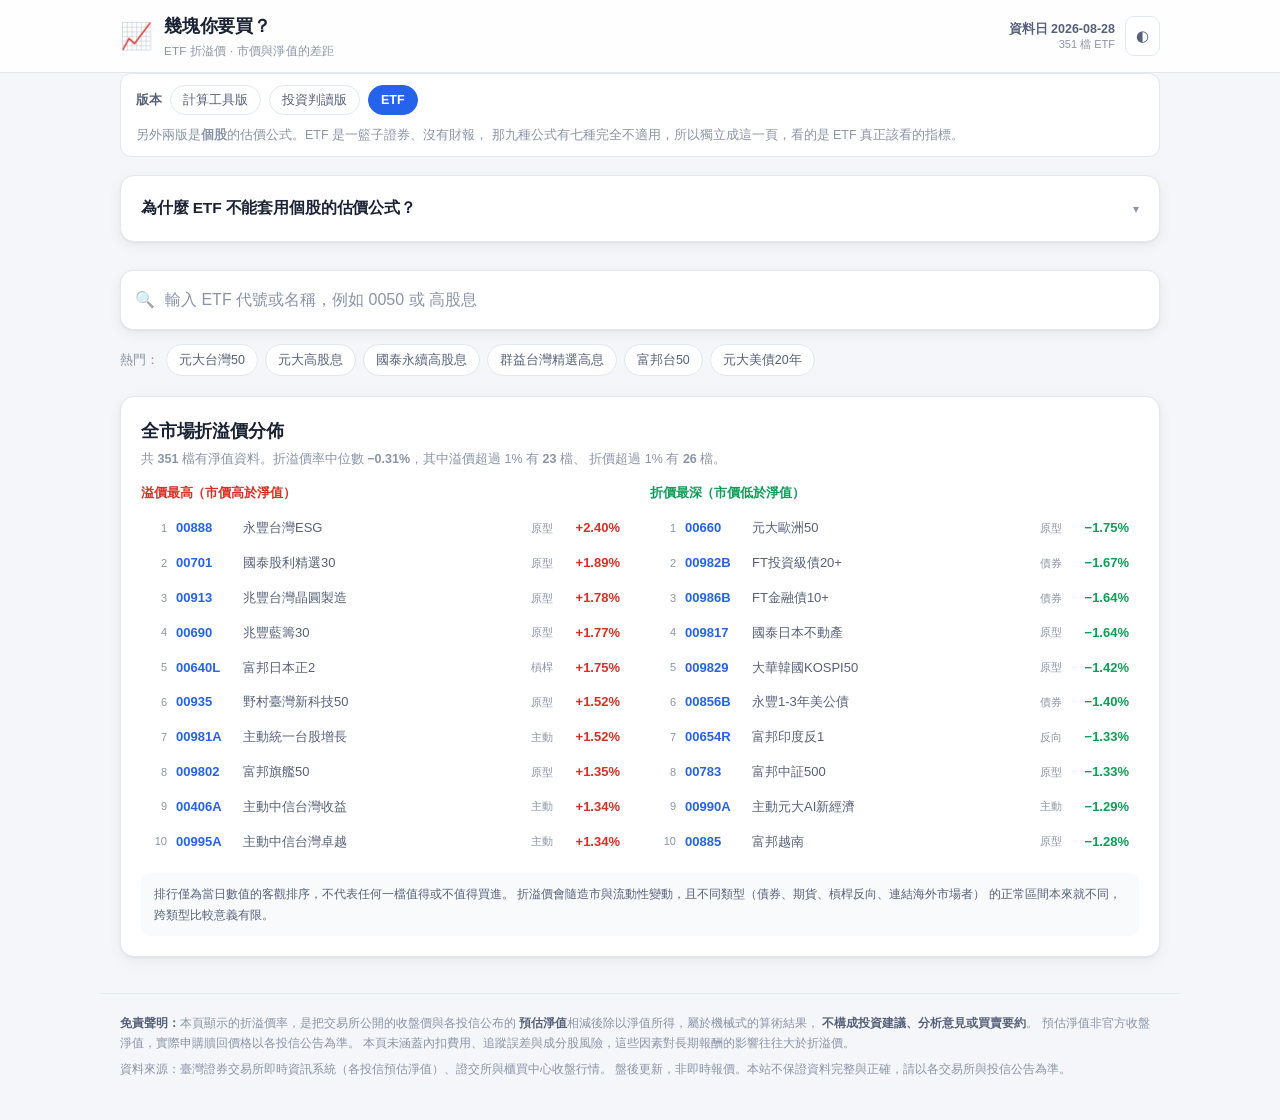
==== etf.html @ 856f22b3 "新增 ETF 折溢價頁 ETF 是一籃子證券、沒有財報，個股那九種公式有七種完全不適用 （無 EPS、營收、淨利、ROE、成長率），因此獨立成一頁，不硬套。  股價淨值比對 ETF 的意義也不同：個股" ====
<!DOCTYPE html>
<html lang="zh-Hant">
<head>
<meta charset="utf-8">
<meta name="viewport" content="width=device-width, initial-scale=1">
<title>幾塊你要買？ ｜ ETF 折溢價</title>
<meta name="description" content="台股 ETF 的折溢價率查詢：市價與預估淨值的差距、全市場溢價與折價排行。ETF 沒有財報，個股的本益比與 ROE 等公式並不適用。">
<link rel="stylesheet" href="assets/style.css">
<link rel="icon" href="data:image/svg+xml,<svg xmlns='http://www.w3.org/2000/svg' viewBox='0 0 100 100'><text y='.9em' font-size='90'>📈</text></svg>">
</head>
<body data-mode="etf">

<header class="topbar">
  <div class="wrap topbar-inner">
    <div class="brand">
      <span class="brand-mark">📈</span>
      <div>
        <h1>幾塊你要買？</h1>
        <p class="brand-sub">ETF 折溢價 · 市價與淨值的差距</p>
      </div>
    </div>
    <div class="topbar-actions">
      <div class="datainfo">
        <span id="dataDate" class="datainfo-date">載入中…</span>
        <span id="dataCount" class="datainfo-count"></span>
      </div>
      <button id="themeBtn" class="btn btn-icon" title="切換深淺色">◐</button>
    </div>
  </div>
</header>

<main class="wrap">

  <nav class="editions">
    <span class="editions-label">版本</span>
    <a href="index.html">計算工具版</a>
    <a href="pro.html">投資判讀版</a>
    <a href="etf.html" class="current">ETF</a>
    <span class="editions-hint">另外兩版是<strong>個股</strong>的估價公式。ETF 是一籃子證券、沒有財報，
      那九種公式有七種完全不適用，所以獨立成這一頁，看的是 ETF 真正該看的指標。</span>
  </nav>

  <!-- 為什麼 ETF 不用那些公式 -->
  <details class="card explain etf-why">
    <summary><h3>為什麼 ETF 不能套用個股的估價公式？</h3></summary>
    <div class="explain-body">
      <p>ETF 是一籃子證券，<strong>沒有財報</strong> —— 沒有每股盈餘、營收、淨利、
         股東權益報酬率，也沒有盈餘成長率。所以個股那九種公式：</p>
      <table class="rules-table etf-fit">
        <tr><td>本益比法（年化 EPS）</td><td class="no">✗ 沒有季報</td></tr>
        <tr><td>本益比法（近四季）</td><td class="no">✗ 交易所的本益比資料只涵蓋個股</td></tr>
        <tr><td>本益成長比 PEG</td><td class="no">✗ 沒有盈餘成長率</td></tr>
        <tr><td>月營收動能法</td><td class="no">✗ 沒有營收</td></tr>
        <tr><td>葛拉漢公式</td><td class="no">✗ 需要 EPS</td></tr>
        <tr><td>ROE 法</td><td class="no">✗ 沒有股東權益報酬率</td></tr>
        <tr><td>股價營收比 P/S</td><td class="no">✗ 沒有營收</td></tr>
        <tr><td>股價淨值比 P/B</td><td class="partial">△ 算得出來，但意義完全不同</td></tr>
        <tr><td>股利法</td><td class="yes">✓ 配息型 ETF 適用</td></tr>
      </table>
      <p><strong>股價淨值比那個「△」是重點。</strong>個股的股價淨值比是估值指標，
         1.2 倍和 5 倍代表不同的貴賤；但 ETF 的淨值就是它持有的那籃子證券的市值總和，
         所以理論上<strong>市價應該恆等於淨值</strong>。偏離不叫「便宜」或「貴」，
         那叫<strong>折溢價</strong> —— 是造市、流動性與申購贖回機制的問題，
         用估值的邏輯去解讀會完全會錯意。</p>
      <h4>折溢價率</h4>
      <pre>折溢價率 = (市價 − 淨值) ÷ 淨值 × 100%</pre>
      <p><strong>溢價</strong>（正值）代表你付的價格高於它實際持有的資產價值，
         等於多付錢；<strong>折價</strong>（負值）則相反。正常情況下會貼近 0，
         由造市商透過申購贖回機制拉回。持續偏離通常出現在流動性差、
         連結海外市場（有時差）、或市場情緒過熱的時候。</p>
      <h4>ETF 還該看什麼</h4>
      <p>本頁沒有涵蓋、但同樣重要的：<strong>內扣費用</strong>（經理費＋保管費，
         長期報酬的最大變數）、<strong>追蹤誤差</strong>、<strong>規模與流動性</strong>、
         以及成分股的集中度。這些資料交易所沒有提供，需要到各投信官網或
         投信投顧公會查詢。</p>
    </div>
  </details>

  <!-- 搜尋 -->
  <section class="search-block">
    <div class="search-box">
      <span class="search-ico">🔍</span>
      <input id="q" type="search" autocomplete="off" spellcheck="false"
             placeholder="輸入 ETF 代號或名稱，例如 0050 或 高股息" aria-label="搜尋 ETF">
      <button id="clearBtn" class="search-clear" hidden aria-label="清除">✕</button>
    </div>
    <ul id="suggest" class="suggest" hidden></ul>
    <div class="quickpicks">
      <span class="quickpicks-label">熱門：</span>
      <button class="chip" data-code="0050">元大台灣50</button>
      <button class="chip" data-code="0056">元大高股息</button>
      <button class="chip" data-code="00878">國泰永續高股息</button>
      <button class="chip" data-code="00919">群益台灣精選高息</button>
      <button class="chip" data-code="006208">富邦台50</button>
      <button class="chip" data-code="00679B">元大美債20年</button>
    </div>
  </section>

  <div id="loading" class="state-msg">正在載入 ETF 資料…</div>
  <div id="errorBox" class="state-msg state-error" hidden></div>

  <!-- 個別 ETF -->
  <section id="result" hidden>
    <div class="card etf-head">
      <div class="stock-id">
        <h2><span id="eName">—</span> <span id="eCode" class="code">—</span></h2>
        <span id="eMarket" class="tag">—</span>
        <span id="eKind" class="tag tag-quiet">—</span>
      </div>
      <p id="eFull" class="etf-full">—</p>

      <div class="etf-prem">
        <div class="etf-prem-main">
          <span class="label">折溢價率</span>
          <strong id="ePrem">—</strong>
          <span id="ePremWord" class="etf-prem-word">—</span>
        </div>
        <div class="etf-prem-calc">
          <div><span>市價</span><b id="ePrice">—</b></div>
          <div class="op">−</div>
          <div><span>預估淨值</span><b id="eNav">—</b></div>
          <div class="op">÷</div>
          <div><span>淨值</span><b id="eNav2">—</b></div>
        </div>
      </div>

      <div id="premNote" class="dilution-note"></div>
    </div>
  </section>

  <!-- 全市場分佈 -->
  <section id="board" hidden>
    <div class="card">
      <h3>全市場折溢價分佈</h3>
      <p class="rules-sub">共 <b id="bCount">—</b> 檔有淨值資料。折溢價率中位數
        <b id="bMedian">—</b>，其中溢價超過 1% 有 <b id="bOver">—</b> 檔、
        折價超過 1% 有 <b id="bUnder">—</b> 檔。</p>
      <div class="board-grid">
        <div>
          <h4 class="board-title rich">溢價最高（市價高於淨值）</h4>
          <ol id="topPrem" class="board-list"></ol>
        </div>
        <div>
          <h4 class="board-title cheap">折價最深（市價低於淨值）</h4>
          <ol id="topDisc" class="board-list"></ol>
        </div>
      </div>
      <p class="rules-note">排行僅為當日數值的客觀排序，不代表任何一檔值得或不值得買進。
        折溢價會隨造市與流動性變動，且不同類型（債券、期貨、槓桿反向、連結海外市場者）
        的正常區間本來就不同，跨類型比較意義有限。</p>
    </div>
  </section>

</main>

<footer class="foot wrap">
  <p class="disclaimer">
    <strong>免責聲明：</strong>本頁顯示的折溢價率，是把交易所公開的收盤價與各投信公布的
    <strong>預估淨值</strong>相減後除以淨值所得，屬於機械式的算術結果，
    <strong>不構成投資建議、分析意見或買賣要約</strong>。
    預估淨值非官方收盤淨值，實際申購贖回價格以各投信公告為準。
    本頁未涵蓋內扣費用、追蹤誤差與成分股風險，這些因素對長期報酬的影響往往大於折溢價。
  </p>
  <p class="foot-src">
    資料來源：臺灣證券交易所即時資訊系統（各投信預估淨值）、證交所與櫃買中心收盤行情。
    盤後更新，非即時報價。本站不保證資料完整與正確，請以各交易所與投信公告為準。
  </p>
</footer>

<script src="assets/etf.js"></script>
</body>
</html>
---- assets/style.css ----
/* ── 基礎 ───────────────────────────────────────────────── */
:root {
  --bg:        #f4f6f9;
  --surface:   #ffffff;
  --surface-2: #f8fafc;
  --border:    #e2e8f0;
  --text:      #1a2233;
  --text-mid:  #566179;
  --text-dim:  #8a94a8;
  --accent:    #2563eb;
  --accent-sf: #eff4ff;
  --cheap:     #0f9d58;   /* 保留給狀態訊息（成功） */
  --cheap-sf:  #e8f6ee;
  --fair:      #d4a017;   /* 保留給狀態訊息（提醒） */
  --fair-sf:   #fdf6e3;
  --rich:      #d93025;   /* 保留給狀態訊息（錯誤） */
  --rich-sf:   #fdecea;
  /* 數值階層：僅表示大小順序，不帶好壞評價 */
  --num-lo:    #5b7cb8;
  --num-mid:   #3c5a94;
  --num-hi:    #24406e;
  --num-lo-sf: #eef2f9;
  --num-mid-sf:#e6ecf6;
  --num-hi-sf: #dde5f2;
  --shadow:    0 1px 2px rgba(16,24,40,.05), 0 4px 14px rgba(16,24,40,.06);
  --radius:    14px;
}
:root[data-theme="dark"] {
  --bg:        #0e1420;
  --surface:   #161d2b;
  --surface-2: #1c2534;
  --border:    #2a3446;
  --text:      #e6ebf4;
  --text-mid:  #a3aec4;
  --text-dim:  #6f7c94;
  --accent:    #6ba0ff;
  --accent-sf: #17233c;
  --cheap:     #4ade80;
  --cheap-sf:  #14301f;
  --fair:      #fbc02d;
  --fair-sf:   #322710;
  --rich:      #ff6b6b;
  --rich-sf:   #351a1a;
  --num-lo:    #8fb3e6;
  --num-mid:   #a9c6f0;
  --num-hi:    #c6dbfa;
  --num-lo-sf: #182236;
  --num-mid-sf:#1c2941;
  --num-hi-sf: #21304c;
  --shadow:    0 1px 2px rgba(0,0,0,.3), 0 4px 16px rgba(0,0,0,.25);
}

* { box-sizing: border-box; }
/* hidden 屬性只給 display:none 的預設值，會被元素自己的 display 規則蓋掉，
   所以明確宣告一次，否則設了 display:flex 的元素隱藏不了 */
[hidden] { display: none !important; }
html { -webkit-text-size-adjust: 100%; }
body {
  margin: 0;
  background: var(--bg);
  color: var(--text);
  font-family: "Inter", -apple-system, BlinkMacSystemFont, "Segoe UI",
               "Noto Sans TC", "PingFang TC", "Microsoft JhengHei", sans-serif;
  font-size: 15px;
  line-height: 1.6;
  -webkit-font-smoothing: antialiased;
}
h1, h2, h3, h4 { margin: 0; font-weight: 650; letter-spacing: -.01em; }
.wrap { max-width: 1080px; margin: 0 auto; padding: 0 20px; }

/* 數字一律等寬，避免跳動 */
.num, strong, dd, .code, input[type="number"] { font-variant-numeric: tabular-nums; }

/* ── 頂列 ───────────────────────────────────────────────── */
.topbar {
  position: sticky; top: 0; z-index: 50;
  background: color-mix(in srgb, var(--surface) 88%, transparent);
  backdrop-filter: saturate(180%) blur(12px);
  border-bottom: 1px solid var(--border);
}
.topbar-inner {
  display: flex; align-items: center; justify-content: space-between;
  gap: 16px; padding-top: 12px; padding-bottom: 12px;
}
.brand { display: flex; align-items: center; gap: 12px; }
.brand-mark { font-size: 26px; line-height: 1; }
.brand h1 { font-size: 18px; }
.brand-sub { margin: 1px 0 0; font-size: 11.5px; color: var(--text-dim); letter-spacing: .02em; }
.topbar-actions { display: flex; align-items: center; gap: 10px; }
.datainfo { text-align: right; line-height: 1.3; }
.datainfo-date { display: block; font-size: 12.5px; font-weight: 600; color: var(--text-mid); }
.datainfo-count { display: block; font-size: 11px; color: var(--text-dim); }

.btn {
  font: inherit; font-size: 13px; font-weight: 550;
  padding: 7px 13px; border-radius: 9px;
  border: 1px solid var(--border); background: var(--surface);
  color: var(--text-mid); cursor: pointer;
  transition: background .15s, color .15s, border-color .15s;
  display: inline-flex; align-items: center; gap: 6px; white-space: nowrap;
}
.btn:hover { background: var(--accent-sf); color: var(--accent); border-color: var(--accent); }
.btn:disabled { opacity: .55; cursor: progress; }
.btn-icon { padding: 7px 10px; font-size: 15px; }
.btn-sm { font-size: 12.5px; padding: 6px 11px; }
.btn-ico { display: inline-block; }
.btn.busy .btn-ico { animation: spin .9s linear infinite; }
@keyframes spin { to { transform: rotate(360deg); } }

/* ── 搜尋 ───────────────────────────────────────────────── */
.search-block { position: relative; margin: 28px 0 20px; }
.search-box {
  display: flex; align-items: center; gap: 10px;
  background: var(--surface); border: 1px solid var(--border);
  border-radius: 13px; padding: 4px 14px; box-shadow: var(--shadow);
  transition: border-color .15s, box-shadow .15s;
}
.search-box:focus-within {
  border-color: var(--accent);
  box-shadow: 0 0 0 4px color-mix(in srgb, var(--accent) 14%, transparent);
}
.search-ico { font-size: 16px; opacity: .55; }
#q {
  flex: 1; font: inherit; font-size: 16px; padding: 12px 0;
  border: 0; outline: 0; background: none; color: var(--text); min-width: 0;
}
#q::placeholder { color: var(--text-dim); }
#q::-webkit-search-cancel-button { display: none; }
.search-clear {
  border: 0; background: none; cursor: pointer; font-size: 14px;
  color: var(--text-dim); padding: 4px 6px; border-radius: 6px;
}
.search-clear:hover { background: var(--surface-2); color: var(--text); }

.suggest {
  position: absolute; z-index: 40; left: 0; right: 0; top: calc(100% + 6px);
  margin: 0; padding: 6px; list-style: none; max-height: 340px; overflow-y: auto;
  background: var(--surface); border: 1px solid var(--border);
  border-radius: 12px; box-shadow: var(--shadow);
}
.suggest li {
  display: flex; align-items: center; gap: 10px;
  padding: 9px 12px; border-radius: 8px; cursor: pointer;
}
.suggest li:hover, .suggest li.active { background: var(--accent-sf); }
.suggest .no-hit { color: var(--text-dim); font-size: 13px; cursor: default; }
.suggest .no-hit:hover { background: none; }
.suggest .s-code { font-weight: 650; min-width: 52px; color: var(--accent); }
.suggest .s-name { flex: 1; }
.suggest .s-meta { font-size: 12px; color: var(--text-dim); }

.quickpicks { display: flex; align-items: center; flex-wrap: wrap; gap: 7px; margin-top: 14px; }
.quickpicks-label { font-size: 12.5px; color: var(--text-dim); }
.chip {
  font: inherit; font-size: 12.5px; padding: 5px 12px; cursor: pointer;
  border: 1px solid var(--border); border-radius: 999px;
  background: var(--surface); color: var(--text-mid);
  transition: background .15s, color .15s, border-color .15s;
}
.chip:hover { background: var(--accent-sf); color: var(--accent); border-color: var(--accent); }

/* ── 狀態訊息 ────────────────────────────────────────────── */
.state-msg {
  padding: 16px; border-radius: var(--radius); text-align: center;
  color: var(--text-mid); font-size: 14px;
  background: var(--surface); border: 1px solid var(--border); margin-bottom: 18px;
}
.state-msg b { display: block; margin-bottom: 3px; }
.state-error { background: var(--rich-sf); border-color: var(--rich); color: var(--rich); text-align: left; }
.state-warn  { background: var(--fair-sf); border-color: var(--fair); color: var(--fair); text-align: left; }
.state-ok    { background: var(--cheap-sf); border-color: var(--cheap); color: var(--cheap); text-align: left; }
.state-warn b, .state-ok b, .state-error b { font-weight: 700; }
.state-warn b:not(:first-child) { display: inline; }

/* ── 卡片 ───────────────────────────────────────────────── */
.card {
  background: var(--surface); border: 1px solid var(--border);
  border-radius: var(--radius); box-shadow: var(--shadow);
  padding: 20px; margin-bottom: 18px;
}

/* 個股概況 */
.stock-head { display: grid; gap: 16px; }
.stock-id { display: flex; align-items: center; flex-wrap: wrap; gap: 9px; }
.stock-id h2 { font-size: 22px; }
.code { color: var(--text-dim); font-weight: 550; font-size: 17px; }
.tag {
  font-size: 11.5px; font-weight: 600; padding: 2.5px 9px; border-radius: 999px;
  background: var(--accent-sf); color: var(--accent);
}
.tag-quiet { background: var(--surface-2); color: var(--text-dim); }
.stock-price { display: flex; align-items: baseline; gap: 8px; }
.stock-price .label { font-size: 12.5px; color: var(--text-dim); }
.stock-price strong { font-size: 34px; font-weight: 700; letter-spacing: -.02em; }
.stock-price .unit { font-size: 13px; color: var(--text-dim); }

.fundamentals {
  display: grid; grid-template-columns: repeat(4, 1fr); gap: 1px;
  margin: 0; background: var(--border); border: 1px solid var(--border);
  border-radius: 10px; overflow: hidden;
}
.fundamentals > div { background: var(--surface); padding: 11px 13px; }
.fundamentals dt { font-size: 11.5px; color: var(--text-dim); margin-bottom: 3px; }
.fundamentals dt small { font-size: 10px; opacity: .75; margin-left: 3px; }
.fundamentals dd { margin: 0; font-size: 17px; font-weight: 650; }

/* 除權配股攤薄提示 */
.dilution-note {
  display: flex; gap: 11px; align-items: flex-start;
  padding: 13px 15px; border-radius: 11px;
  background: var(--accent-sf);
  border: 1px solid color-mix(in srgb, var(--accent) 28%, transparent);
  font-size: 12.5px; line-height: 1.7; color: var(--text-mid);
}
.dilution-note b { color: var(--accent); font-weight: 650; }
.dilution-note .dn-ico { font-size: 15px; line-height: 1.4; flex-shrink: 0; }
.formula-adj { color: var(--accent); }

/* ── 綜合評估 ────────────────────────────────────────────── */
.summary-head { margin-bottom: 16px; }
.summary h3 { font-size: 16px; }
.summary-sub { margin: 3px 0 0; font-size: 12.5px; color: var(--text-dim); }
.summary-grid { display: grid; grid-template-columns: repeat(3, 1fr); gap: 12px; }
.sum-cell { padding: 14px; border-radius: 11px; text-align: center; border: 1px solid transparent; }
.sum-cell .sum-label { display: block; font-size: 12px; font-weight: 600; margin-bottom: 3px; }
.sum-cell strong { font-size: 26px; font-weight: 700; letter-spacing: -.02em; }
.sum-cell.lo  { background: var(--num-lo-sf);  border-color: color-mix(in srgb, var(--num-lo) 30%, transparent);  color: var(--num-lo); }
.sum-cell.mid { background: var(--num-mid-sf); border-color: color-mix(in srgb, var(--num-mid) 35%, transparent); color: var(--num-mid); }
.sum-cell.hi  { background: var(--num-hi-sf);  border-color: color-mix(in srgb, var(--num-hi) 30%, transparent);  color: var(--num-hi); }

/* 位階尺標 */
.gauge { margin: 26px 0 12px; }
.gauge-track { position: relative; display: flex; height: 12px; border-radius: 999px; overflow: visible; }
/* 段寬對應 app.js 的位階映射：便宜段 0–25%、合理段 25–75%、昂貴段 75–100% */
.seg-cheap { flex: 0 0 25%; }
.seg-fair  { flex: 1 1 auto; }
.seg-rich  { flex: 0 0 25%; }
.seg-cheap { background: linear-gradient(90deg, var(--num-lo), color-mix(in srgb, var(--num-lo) 50%, var(--num-mid))); border-radius: 999px 0 0 999px; }
.seg-fair  { background: linear-gradient(90deg, color-mix(in srgb, var(--num-lo) 50%, var(--num-mid)), var(--num-mid)); }
.seg-rich  { background: linear-gradient(90deg, var(--num-mid), var(--num-hi)); border-radius: 0 999px 999px 0; }
.gauge-mark {
  position: absolute; top: -5px; width: 4px; height: 22px; border-radius: 3px;
  background: var(--text); transform: translateX(-50%);
  box-shadow: 0 0 0 3px var(--surface); transition: left .45s cubic-bezier(.4,0,.2,1);
}
.gauge-bubble {
  position: absolute; bottom: 28px; left: 50%; transform: translateX(-50%);
  white-space: nowrap; font-size: 12px; font-weight: 600;
  background: var(--text); color: var(--surface);
  padding: 4px 10px; border-radius: 7px;
}
.gauge-bubble::after {
  content: ""; position: absolute; top: 100%; left: 50%; transform: translateX(-50%);
  border: 5px solid transparent; border-top-color: var(--text);
}
.gauge-scale {
  position: relative; height: 20px; margin-top: 12px;
  font-size: 11.5px; color: var(--text-dim);
}
/* 刻度絕對定位在 25% / 50% / 75%，與軌道上的價位邊界一致 */
.gauge-scale span {
  position: absolute; transform: translateX(-50%); white-space: nowrap;
}
.gauge-scale b { font-weight: 650; }
.gauge-scale i { font-style: normal; }
#gScaleL b { color: var(--num-lo); }
#gScaleM b { color: var(--num-mid); }
#gScaleR b { color: var(--num-hi); }
.gauge-scale span::before {
  content: ""; position: absolute; top: -13px; left: 50%;
  width: 1px; height: 6px; background: var(--border);
}
.verdict {
  margin: 16px 0 0; padding: 13px 15px; border-radius: 10px;
  background: var(--surface-2); font-size: 14px; line-height: 1.6;
}
.verdict b { font-weight: 700; }
.verdict-thin {
  display: block; margin-top: 9px; padding-top: 9px;
  border-top: 1px dashed currentColor; font-size: 12.5px; opacity: .95;
}
.verdict-note {
  display: block; margin-top: 8px; font-size: 12px; color: var(--text-dim); line-height: 1.65;
}

/* ── 四大估價法 ──────────────────────────────────────────── */
.methods { display: grid; grid-template-columns: repeat(2, 1fr); gap: 18px; margin-bottom: 18px; }
.method {
  background: var(--surface); border: 1px solid var(--border);
  border-radius: var(--radius); box-shadow: var(--shadow);
  padding: 18px; display: flex; flex-direction: column;
}
.method.off { opacity: .5; }
.method.na { opacity: .72; }
.method-head { display: flex; align-items: flex-start; gap: 10px; margin-bottom: 4px; }
.method-head h3 { font-size: 15.5px; flex: 1; }
.method-head h3 .m-en { font-weight: 500; color: var(--text-dim); font-size: 12px; margin-left: 5px; }
.method-head h3 .m-tag {
  display: inline-block; margin-left: 6px; padding: 1px 7px; border-radius: 999px;
  background: var(--accent-sf); color: var(--accent); font-size: 11px; font-weight: 600;
  vertical-align: 1.5px;
}
.basis-src { margin-left: 6px; opacity: .85; }
.formula-warn { color: var(--fair); }
.method-toggle { width: 17px; height: 17px; margin: 3px 0 0; accent-color: var(--accent); cursor: pointer; flex-shrink: 0; }
.method-basis { font-size: 11.5px; color: var(--text-dim); margin: 0 0 14px; }
.method-basis .basis-tag {
  display: inline-block; padding: 1.5px 7px; border-radius: 999px;
  background: var(--surface-2); margin-right: 5px; font-weight: 600;
}
.method-prices { display: grid; grid-template-columns: repeat(3, 1fr); gap: 8px; margin-bottom: 12px; }
.mp { text-align: center; padding: 10px 6px; border-radius: 9px; background: var(--surface-2); }
.mp span { display: block; font-size: 11px; color: var(--text-dim); margin-bottom: 2px; }
.mp strong { font-size: 19px; font-weight: 700; }
.mp.lo  strong { color: var(--num-lo); }
.mp.mid strong { color: var(--num-mid); }
.mp.hi  strong { color: var(--num-hi); }
.method-formula {
  margin: auto 0 0; padding-top: 12px; border-top: 1px dashed var(--border);
  font-size: 11.5px; color: var(--text-dim); line-height: 1.65; font-variant-numeric: tabular-nums;
}
.method-na {
  margin: auto 0 0; padding: 10px 12px; border-radius: 9px;
  background: var(--surface-2); font-size: 12.5px; color: var(--text-mid);
}

/* ── 參數 / 說明 ─────────────────────────────────────────── */
details.card > summary {
  list-style: none; cursor: pointer; display: flex; align-items: baseline;
  gap: 10px; user-select: none;
}
details.card > summary::-webkit-details-marker { display: none; }
details.card > summary::after {
  content: "▾"; margin-left: auto; color: var(--text-dim);
  transition: transform .2s; font-size: 12px;
}
details.card[open] > summary::after { transform: rotate(180deg); }
details.card summary h3 { font-size: 15.5px; }
.params-hint { font-size: 12px; color: var(--text-dim); }
.params-body { margin-top: 18px; display: grid; gap: 18px; }
.param-group h4 { font-size: 13px; margin-bottom: 8px; color: var(--text-mid); }
.param-row { display: flex; flex-wrap: wrap; gap: 12px; }
.param-row label {
  display: inline-flex; align-items: center; gap: 7px;
  font-size: 12.5px; color: var(--text-mid);
}
.param-row input[type="number"] {
  font: inherit; font-size: 13px; width: 78px; padding: 6px 9px;
  border: 1px solid var(--border); border-radius: 8px;
  background: var(--surface-2); color: var(--text);
}
.param-row input:focus { outline: 2px solid var(--accent); outline-offset: -1px; }
.switch-row { display: flex; align-items: flex-start; gap: 9px; font-size: 13px; cursor: pointer; }
.switch-row input { width: 17px; height: 17px; margin: 2px 0 0; accent-color: var(--accent); flex-shrink: 0; }
.param-note { margin: 7px 0 0; font-size: 11.5px; color: var(--text-dim); line-height: 1.6; }

.explain-body { margin-top: 14px; font-size: 13.5px; color: var(--text-mid); }
.explain-body h4 { font-size: 13.5px; color: var(--text); margin: 20px 0 6px; }
.explain-body h4:first-child { margin-top: 4px; }
.explain-body p { margin: 0 0 8px; }
.explain-body pre {
  margin: 8px 0 10px; padding: 11px 13px; overflow-x: auto;
  background: var(--surface-2); border-radius: 9px; border: 1px solid var(--border);
  font-family: ui-monospace, SFMono-Regular, Menlo, monospace;
  font-size: 12.5px; line-height: 1.7; color: var(--text);
}

/* ── 空狀態 / 頁尾 ───────────────────────────────────────── */
.empty { text-align: center; padding: 60px 20px; color: var(--text-dim); }
.empty-ico { font-size: 42px; margin: 0 0 10px; }
.empty p { margin: 0; font-size: 15px; }
.empty-sub { margin-top: 6px !important; font-size: 12.5px; }
.foot { margin: 36px auto 40px; padding-top: 20px; border-top: 1px solid var(--border); }
.disclaimer, .foot-src { font-size: 11.5px; color: var(--text-dim); line-height: 1.7; margin: 0 0 7px; }
.disclaimer strong { color: var(--text-mid); }

/* ── 響應式 ─────────────────────────────────────────────── */
@media (max-width: 860px) {
  .methods { grid-template-columns: 1fr; }
  .fundamentals { grid-template-columns: repeat(2, 1fr); }
}
@media (max-width: 640px) {
  .wrap { padding: 0 14px; }
  .topbar-inner { flex-wrap: wrap; gap: 10px; }
  .brand h1 { font-size: 16px; }
  .brand-sub { display: none; }
  .datainfo { text-align: left; }
  .stock-price strong { font-size: 28px; }
  .summary-grid { grid-template-columns: 1fr; gap: 8px; }
  .sum-cell { display: flex; align-items: baseline; justify-content: space-between; text-align: left; }
  .sum-cell .sum-label { margin-bottom: 0; }
  .sum-cell strong { font-size: 21px; }
  .param-row label { flex: 1 1 100%; justify-content: space-between; }
  .param-row input[type="number"] { width: 96px; }
  /* 窄螢幕只留數字，否則三個刻度會黏成一片 */
  .gauge-scale { font-size: 10.5px; }
  .gauge-scale i { display: none; }
}
@media (prefers-reduced-motion: reduce) {
  * { transition: none !important; animation: none !important; }
}

/* ═══════════════════════════════════════════════════════════
   投資判讀版（pro.html）的覆蓋規則

   計算工具版刻意用中性藍階，只表示數值大小；投資判讀版改回台股
   習慣的綠（便宜）／黃（合理）／紅（昂貴），並加上位階配色。
   兩版共用同一份 style.css 與 app.js，只有這一段不同。
   ═══════════════════════════════════════════════════════════ */
body[data-mode="pro"] .sum-cell.lo  { background: var(--cheap-sf); border-color: color-mix(in srgb, var(--cheap) 30%, transparent); color: var(--cheap); }
body[data-mode="pro"] .sum-cell.mid { background: var(--fair-sf);  border-color: color-mix(in srgb, var(--fair) 30%, transparent);  color: var(--fair); }
body[data-mode="pro"] .sum-cell.hi  { background: var(--rich-sf);  border-color: color-mix(in srgb, var(--rich) 30%, transparent);  color: var(--rich); }

body[data-mode="pro"] .mp.lo  strong { color: var(--cheap); }
body[data-mode="pro"] .mp.mid strong { color: var(--fair); }
body[data-mode="pro"] .mp.hi  strong { color: var(--rich); }

body[data-mode="pro"] .seg-cheap { background: linear-gradient(90deg, var(--cheap), color-mix(in srgb, var(--cheap) 55%, var(--fair))); }
body[data-mode="pro"] .seg-fair  { background: linear-gradient(90deg, color-mix(in srgb, var(--cheap) 55%, var(--fair)), var(--fair)); }
body[data-mode="pro"] .seg-rich  { background: linear-gradient(90deg, var(--fair), var(--rich)); }

body[data-mode="pro"] #gScaleL b { color: var(--cheap); }
body[data-mode="pro"] #gScaleM b { color: var(--fair); }
body[data-mode="pro"] #gScaleR b { color: var(--rich); }

/* 位階配色 */
body[data-mode="pro"] .verdict.is-cheap  { background: var(--cheap-sf); color: var(--cheap); }
body[data-mode="pro"] .verdict.is-nearby { background: var(--cheap-sf); color: var(--cheap); opacity: .92; }
body[data-mode="pro"] .verdict.is-fair   { background: var(--fair-sf);  color: var(--fair); }
body[data-mode="pro"] .verdict.is-rich   { background: var(--rich-sf);  color: var(--rich); }
body[data-mode="pro"] .verdict-note { color: inherit; opacity: .78; }

/* 版本切換列 */
.editions {
  display: flex; align-items: center; gap: 8px; flex-wrap: wrap;
  margin: 0 0 18px; padding: 11px 15px; border-radius: 11px;
  background: var(--surface); border: 1px solid var(--border);
  font-size: 12.5px; color: var(--text-dim);
}
.editions-label { font-weight: 600; color: var(--text-mid); }
.editions a {
  padding: 4px 12px; border-radius: 999px; text-decoration: none;
  border: 1px solid var(--border); color: var(--text-mid); transition: all .15s;
}
.editions a:hover { border-color: var(--accent); color: var(--accent); background: var(--accent-sf); }
.editions a.current {
  background: var(--accent); border-color: var(--accent); color: #fff; font-weight: 600;
}
.editions .editions-hint { flex: 1 1 100%; margin-top: 2px; line-height: 1.6; }

/* 進場規則卡（僅投資判讀版） */
.rules h3 { font-size: 15.5px; }
.rules-sub { margin: 4px 0 14px; font-size: 12.5px; color: var(--text-dim); line-height: 1.6; }
.rules-table { width: 100%; border-collapse: collapse; font-size: 13px; }
.rules-table td {
  padding: 9px 12px; border-bottom: 1px solid var(--border); vertical-align: middle;
}
.rules-table tr:last-child td { border-bottom: 0; }
.rules-table td:first-child { color: var(--text-mid); white-space: nowrap; width: 45%; }
.rules-table b { font-weight: 700; }
.dot {
  display: inline-block; width: 9px; height: 9px; border-radius: 50%;
  margin-right: 8px; vertical-align: 0;
}
.dot-cheap  { background: var(--cheap); }
.dot-nearby { background: color-mix(in srgb, var(--cheap) 55%, var(--fair)); }
.dot-fair   { background: var(--fair); }
.dot-rich   { background: var(--rich); }
.rules-note {
  margin: 14px 0 0; padding: 11px 13px; border-radius: 9px;
  background: var(--surface-2); font-size: 12px; color: var(--text-mid); line-height: 1.7;
}
@media (max-width: 640px) {
  .rules-table td:first-child { width: auto; white-space: normal; }
  .rules-table td { padding: 8px 6px; font-size: 12.5px; }
}

/* ═══════════════════════════════════════════════════════════
   ETF 頁（etf.html）
   ═══════════════════════════════════════════════════════════ */
.etf-head { display: grid; gap: 14px; }
.etf-full { margin: -6px 0 0; font-size: 12.5px; color: var(--text-dim); line-height: 1.5; }

.etf-prem {
  display: grid; gap: 16px; padding: 18px; border-radius: 12px;
  background: var(--surface-2); border: 1px solid var(--border);
}
.etf-prem-main { display: flex; align-items: baseline; flex-wrap: wrap; gap: 10px; }
.etf-prem-main .label { font-size: 12.5px; color: var(--text-dim); }
.etf-prem-main strong { font-size: 40px; font-weight: 700; letter-spacing: -.02em; }
.etf-prem-main strong.prem-up { color: var(--rich); }
.etf-prem-main strong.prem-down { color: var(--cheap); }
.etf-prem-word { font-size: 13px; color: var(--text-mid); }

.etf-prem-calc {
  display: flex; align-items: flex-end; flex-wrap: wrap; gap: 12px;
  padding-top: 14px; border-top: 1px dashed var(--border);
}
.etf-prem-calc > div { display: flex; flex-direction: column; gap: 2px; }
.etf-prem-calc span { font-size: 11px; color: var(--text-dim); }
.etf-prem-calc b { font-size: 18px; font-weight: 650; font-variant-numeric: tabular-nums; }
.etf-prem-calc .op { justify-content: flex-end; font-size: 15px; color: var(--text-dim); padding-bottom: 2px; }

/* 適用性對照表 */
.etf-fit td:first-child { width: 55%; }
.etf-fit .no { color: var(--text-dim); }
.etf-fit .partial { color: var(--fair); font-weight: 600; }
.etf-fit .yes { color: var(--cheap); font-weight: 600; }
.etf-why { margin-bottom: 18px; }

/* 排行 */
.board-grid { display: grid; grid-template-columns: 1fr 1fr; gap: 20px; margin-top: 14px; }
.board-title { font-size: 13px; margin-bottom: 8px; }
.board-title.rich { color: var(--rich); }
.board-title.cheap { color: var(--cheap); }
.board-list { list-style: none; margin: 0; padding: 0; counter-reset: b; }
.board-list li { counter-increment: b; }
.board-list a {
  display: flex; align-items: center; gap: 9px; padding: 7px 10px;
  border-radius: 8px; text-decoration: none; color: var(--text-mid); font-size: 13px;
}
.board-list a:hover { background: var(--accent-sf); }
.board-list a::before {
  content: counter(b); font-size: 11px; color: var(--text-dim);
  min-width: 16px; text-align: right;
}
.bl-code { font-weight: 650; color: var(--accent); min-width: 58px; }
.bl-name { flex: 1; overflow: hidden; text-overflow: ellipsis; white-space: nowrap; }
.bl-kind { font-size: 11px; color: var(--text-dim); }
.bl-prem { font-weight: 650; font-variant-numeric: tabular-nums; min-width: 58px; text-align: right; }
.bl-prem.up { color: var(--rich); }
.bl-prem.down { color: var(--cheap); }

@media (max-width: 720px) {
  .board-grid { grid-template-columns: 1fr; }
  .etf-prem-main strong { font-size: 32px; }
  .bl-kind { display: none; }
}
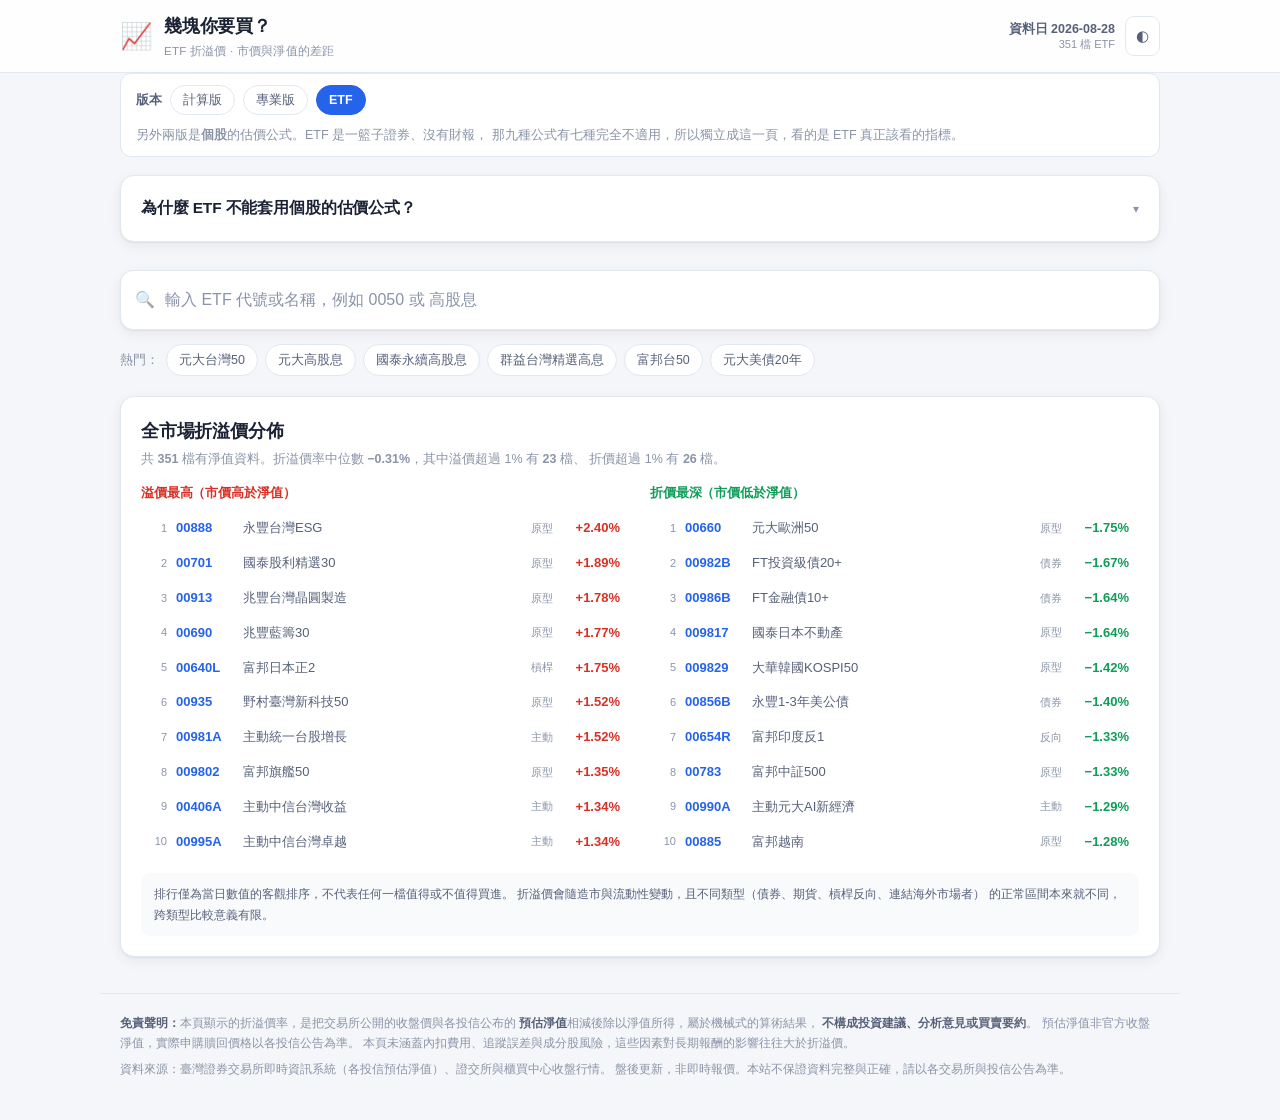
==== commit 464965db: "版本更名，並說明折價的四個解讀陷阱 投資判讀版 → 專業版，計算工具版 → 計算版（21 處，含三頁切換列、 標題、說明文字與 README）。  ETF 頁新增「折價就是便宜嗎？」一節。折價在算術上" ====
--- a/etf.html
+++ b/etf.html
@@ -33,8 +33,8 @@
 
   <nav class="editions">
     <span class="editions-label">版本</span>
-    <a href="index.html">計算工具版</a>
-    <a href="pro.html">投資判讀版</a>
+    <a href="index.html">計算版</a>
+    <a href="pro.html">專業版</a>
     <a href="etf.html" class="current">ETF</a>
     <span class="editions-hint">另外兩版是<strong>個股</strong>的估價公式。ETF 是一籃子證券、沒有財報，
       那九種公式有七種完全不適用，所以獨立成這一頁，看的是 ETF 真正該看的指標。</span>
@@ -68,6 +68,26 @@
          等於多付錢；<strong>折價</strong>（負值）則相反。正常情況下會貼近 0，
          由造市商透過申購贖回機制拉回。持續偏離通常出現在流動性差、
          連結海外市場（有時差）、或市場情緒過熱的時候。</p>
+      <h4>折價就是便宜嗎？</h4>
+      <p>單就算術而言：折價代表你用低於淨值的價格買到同一籃資產，溢價則相反。
+         但把它當成買賣訊號之前，有四件事會讓這個直覺失準：</p>
+      <ol class="etf-caveats">
+        <li><strong>幅度通常很小。</strong>台股 ETF 的折溢價多半在 ±1% 以內，
+            由造市商透過申購贖回機制拉回。相對於長期報酬，這個幅度往往不是主要變數。</li>
+        <li><strong>連結海外市場的，折價常是「時差假象」。</strong>
+            美股、日股或海外債券 ETF 的淨值反映的是<strong>前一個海外交易日收盤</strong>的持股價值，
+            但台股盤中的市價已經反映了最新的海外期貨走勢。海外市場今天大跌時，
+            這類 ETF 會先跌、淨值卻還停在昨天 —— 畫面上出現「折價」，
+            實際上只是淨值還沒更新，不是打折。<strong>債券與跨國型 ETF 尤其要小心。</strong></li>
+        <li><strong>折價可能反映流動性差。</strong>成交量低的 ETF 買賣價差大，
+            省下的折價可能還不夠付來回的價差成本。</li>
+        <li><strong>內扣費用的影響通常更大。</strong>經理費與保管費逐年扣抵，
+            年費差 0.5% 持有十年的落差，遠大於一次進場的 1% 折溢價。</li>
+      </ol>
+      <p>換句話說，折溢價比較像是<strong>「同一檔 ETF 挑進場時機」的參考</strong>
+         —— 同樣要買它，溢價 2% 時買不如貼近淨值時買 —— 而不是用來
+         <strong>比較不同 ETF 的好壞</strong>。跨類型比較（債券 vs 原型 vs 槓桿）更沒有意義。</p>
+
       <h4>ETF 還該看什麼</h4>
       <p>本頁沒有涵蓋、但同樣重要的：<strong>內扣費用</strong>（經理費＋保管費，
          長期報酬的最大變數）、<strong>追蹤誤差</strong>、<strong>規模與流動性</strong>、
--- a/assets/style.css
+++ b/assets/style.css
@@ -401,9 +401,9 @@
 }
 
 /* ═══════════════════════════════════════════════════════════
-   投資判讀版（pro.html）的覆蓋規則
-
-   計算工具版刻意用中性藍階，只表示數值大小；投資判讀版改回台股
+   專業版（pro.html）的覆蓋規則
+
+   計算版刻意用中性藍階，只表示數值大小；專業版改回台股
    習慣的綠（便宜）／黃（合理）／紅（昂貴），並加上位階配色。
    兩版共用同一份 style.css 與 app.js，只有這一段不同。
    ═══════════════════════════════════════════════════════════ */
@@ -448,7 +448,7 @@
 }
 .editions .editions-hint { flex: 1 1 100%; margin-top: 2px; line-height: 1.6; }
 
-/* 進場規則卡（僅投資判讀版） */
+/* 進場規則卡（僅專業版） */
 .rules h3 { font-size: 15.5px; }
 .rules-sub { margin: 4px 0 14px; font-size: 12.5px; color: var(--text-dim); line-height: 1.6; }
 .rules-table { width: 100%; border-collapse: collapse; font-size: 13px; }
@@ -536,3 +536,7 @@
   .etf-prem-main strong { font-size: 32px; }
   .bl-kind { display: none; }
 }
+
+.etf-caveats { margin: 8px 0 10px; padding-left: 20px; font-size: 13.5px; color: var(--text-mid); }
+.etf-caveats li { margin-bottom: 8px; line-height: 1.7; }
+.etf-caveats strong { color: var(--text); }
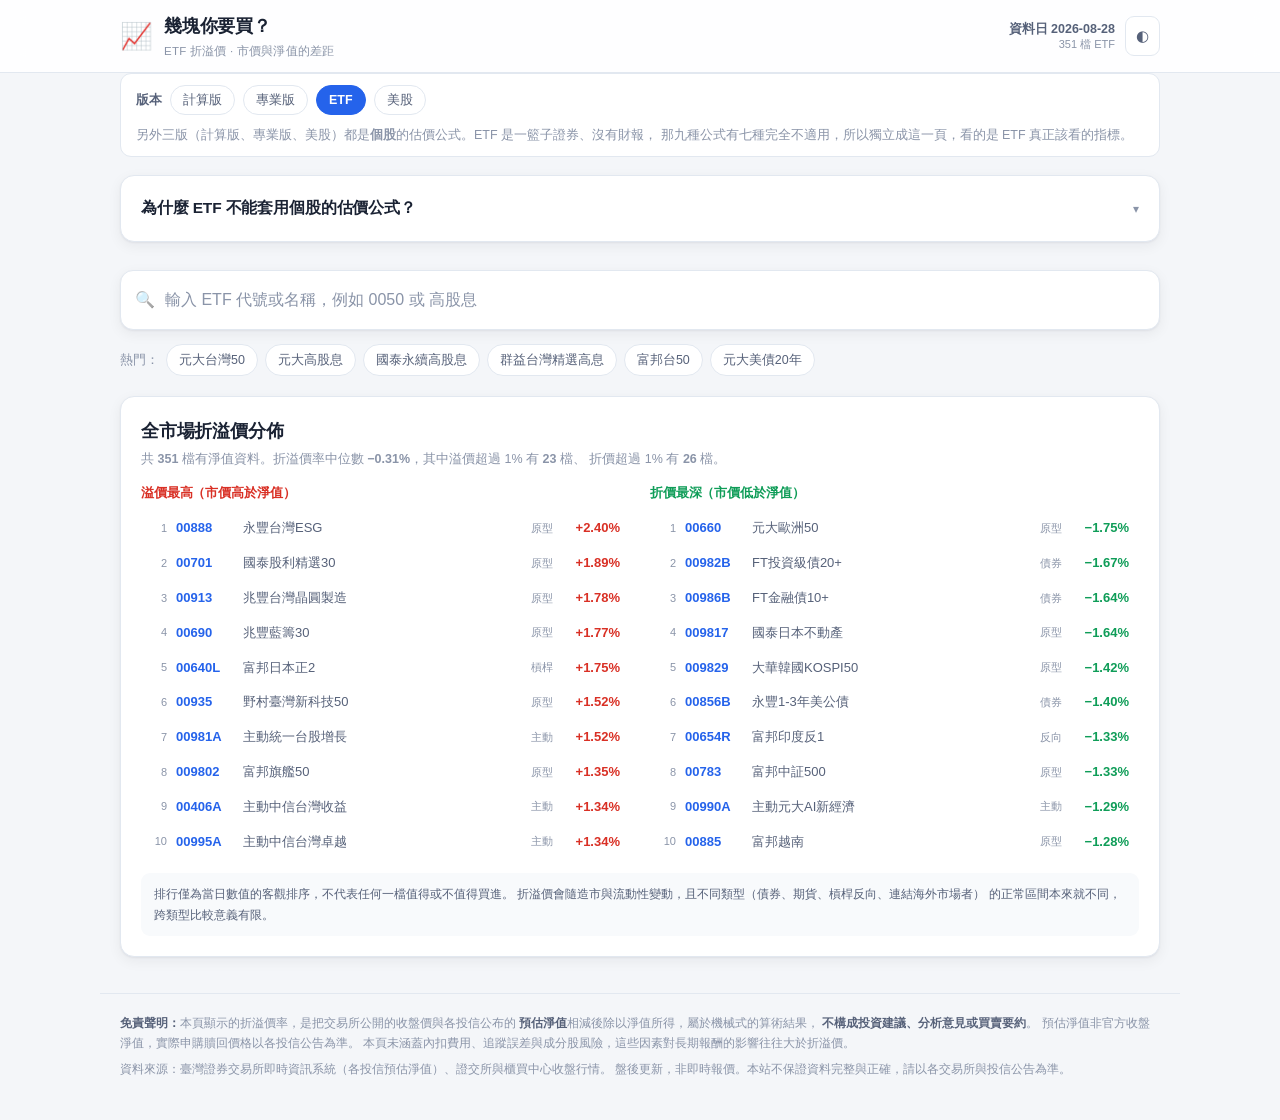
==== commit 542c78af: "新增美股頁，資料改由 SEC EDGAR 與那斯達克取得 公式沿用台股那九種，但兩地公開的東西不一樣，有四處是被資料逼出來的差異：  1. 每股數字方向相反。台灣的交易所每天直接公布本益比與股價淨值比" ====
--- a/etf.html
+++ b/etf.html
@@ -36,7 +36,8 @@
     <a href="index.html">計算版</a>
     <a href="pro.html">專業版</a>
     <a href="etf.html" class="current">ETF</a>
-    <span class="editions-hint">另外兩版是<strong>個股</strong>的估價公式。ETF 是一籃子證券、沒有財報，
+    <a href="us.html">美股</a>
+    <span class="editions-hint">另外三版（計算版、專業版、美股）都是<strong>個股</strong>的估價公式。ETF 是一籃子證券、沒有財報，
       那九種公式有七種完全不適用，所以獨立成這一頁，看的是 ETF 真正該看的指標。</span>
   </nav>
 
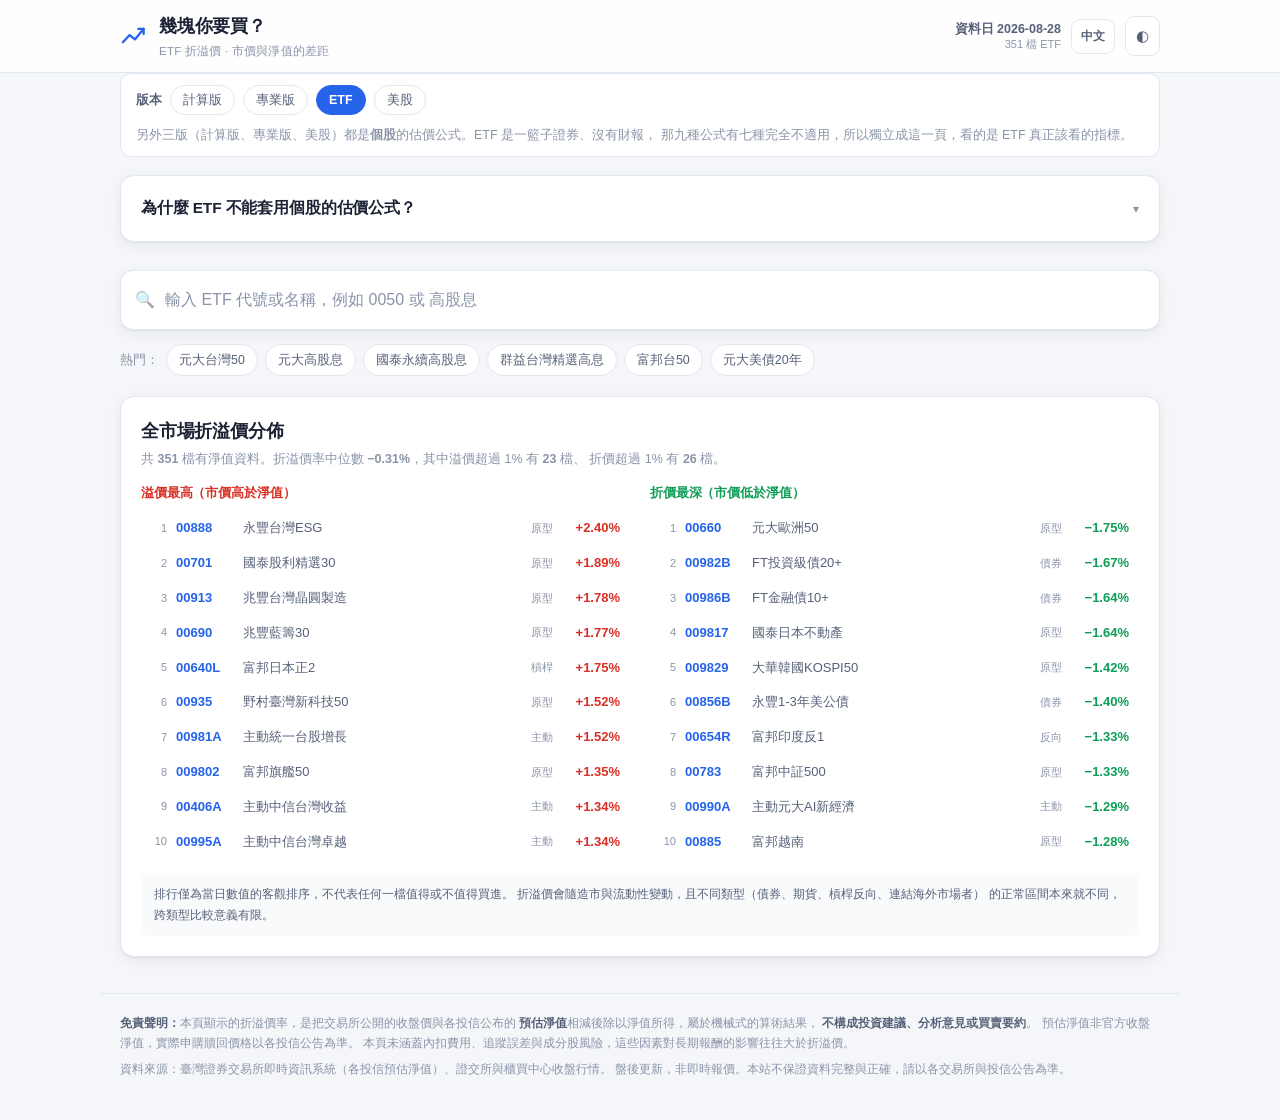
==== commit b8404321: "新增中英切換，logo 改為藍色折線圖，比較說明移到頁尾 語言切換分成兩條路，因為靜態文字與程式產生的文字性質不同：    HTML 的靜態文字 —— 中英兩份都寫在原始碼裡，用 CSS 決定顯示哪一" ====
--- a/etf.html
+++ b/etf.html
@@ -3,17 +3,19 @@
 <head>
 <meta charset="utf-8">
 <meta name="viewport" content="width=device-width, initial-scale=1">
-<title>幾塊你要買？ ｜ ETF 折溢價</title>
-<meta name="description" content="台股 ETF 的折溢價率查詢：市價與預估淨值的差距、全市場溢價與折價排行。ETF 沒有財報，個股的本益比與 ROE 等公式並不適用。">
+<title data-en="What's Your Price? | Taiwan ETF Premium">幾塊你要買？ ｜ ETF 折溢價</title>
+<meta name="description" content="台股 ETF 的折溢價率查詢：市價與預估淨值的差距、全市場溢價與折價排行。ETF 沒有財報，個股的本益比與 ROE 等公式並不適用。"
+      data-en="Premium and discount to NAV for Taiwan-listed ETFs, plus market-wide rankings. ETFs have no financial statements, so the P/E and ROE formulas used for individual stocks do not apply.">
 <link rel="stylesheet" href="assets/style.css">
-<link rel="icon" href="data:image/svg+xml,<svg xmlns='http://www.w3.org/2000/svg' viewBox='0 0 100 100'><text y='.9em' font-size='90'>📈</text></svg>">
+<script src="assets/i18n.js"></script>
+<link rel="icon" href="data:image/svg+xml,<svg xmlns='http://www.w3.org/2000/svg' viewBox='0 0 28 28' fill='none' stroke='%232563eb' stroke-width='2.6' stroke-linecap='round' stroke-linejoin='round'><polyline points='3,20 10,12.5 15.5,17 24.5,6'/><polyline points='19,6 24.5,6 24.5,11.5'/></svg>">
 </head>
 <body data-mode="etf">
 
 <header class="topbar">
   <div class="wrap topbar-inner">
     <div class="brand">
-      <span class="brand-mark">📈</span>
+      <span class="brand-mark" aria-hidden="true"><svg viewBox="0 0 28 28" fill="none" stroke="currentColor" stroke-width="2.4" stroke-linecap="round" stroke-linejoin="round"><polyline points="3,20 10,12.5 15.5,17 24.5,6"/><polyline points="19,6 24.5,6 24.5,11.5"/></svg></span>
       <div>
         <h1>幾塊你要買？</h1>
         <p class="brand-sub">ETF 折溢價 · 市價與淨值的差距</p>
@@ -24,7 +26,9 @@
         <span id="dataDate" class="datainfo-date">載入中…</span>
         <span id="dataCount" class="datainfo-count"></span>
       </div>
-      <button id="themeBtn" class="btn btn-icon" title="切換深淺色">◐</button>
+      <button id="langBtn" class="btn btn-icon btn-lang" title="Switch to English">EN</button>
+      <button id="themeBtn" class="btn btn-icon" title="切換深淺色"
+              data-title-en="Toggle dark mode">◐</button>
     </div>
   </div>
 </header>
--- a/assets/style.css
+++ b/assets/style.css
@@ -83,7 +83,9 @@
   gap: 16px; padding-top: 12px; padding-bottom: 12px;
 }
 .brand { display: flex; align-items: center; gap: 12px; }
-.brand-mark { font-size: 26px; line-height: 1; }
+/* 站名旁的折線圖。用 currentColor + var(--accent)，深色模式會自動換成亮藍 */
+.brand-mark { display: flex; align-items: center; color: var(--accent); }
+.brand-mark svg { width: 27px; height: 27px; display: block; }
 .brand h1 { font-size: 18px; }
 .brand-sub { margin: 1px 0 0; font-size: 11.5px; color: var(--text-dim); letter-spacing: .02em; }
 .topbar-actions { display: flex; align-items: center; gap: 10px; }
@@ -540,3 +542,21 @@
 .etf-caveats { margin: 8px 0 10px; padding-left: 20px; font-size: 13.5px; color: var(--text-mid); }
 .etf-caveats li { margin-bottom: 8px; line-height: 1.7; }
 .etf-caveats strong { color: var(--text); }
+
+
+/* ── 中英切換 ─────────────────────────────────────────────
+   靜態文字的中英兩份都在 HTML 裡，靠這兩條規則決定顯示哪一份。
+   用 !important 是因為被藏的那一份可能自己有 display:flex/grid。
+   兩條規則都不套用時（JS 還沒跑、或 JS 掛掉）預設顯示中文那一份，
+   英文那一份先藏著，這樣最壞情況是看到中文，而不是中英一起冒出來。 */
+/* 語言鈕要放得下 "中文" 兩個字，不能沿用圓形的 btn-icon 寬度 */
+.btn-lang { width: auto; min-width: 38px; padding: 7px 9px; font-size: 12px; font-weight: 600; }
+
+.i18n-en { display: none !important; }
+html[data-lang="zh"] /* 語言鈕要放得下 "中文" 兩個字，不能沿用圓形的 btn-icon 寬度 */
+.btn-lang { width: auto; min-width: 38px; padding: 7px 9px; font-size: 12px; font-weight: 600; }
+
+.i18n-en { display: none !important; }
+html[data-lang="zh"] .i18n-zh { display: revert !important; }
+html[data-lang="en"] .i18n-zh { display: none !important; }
+html[data-lang="en"] .i18n-en { display: revert !important; }
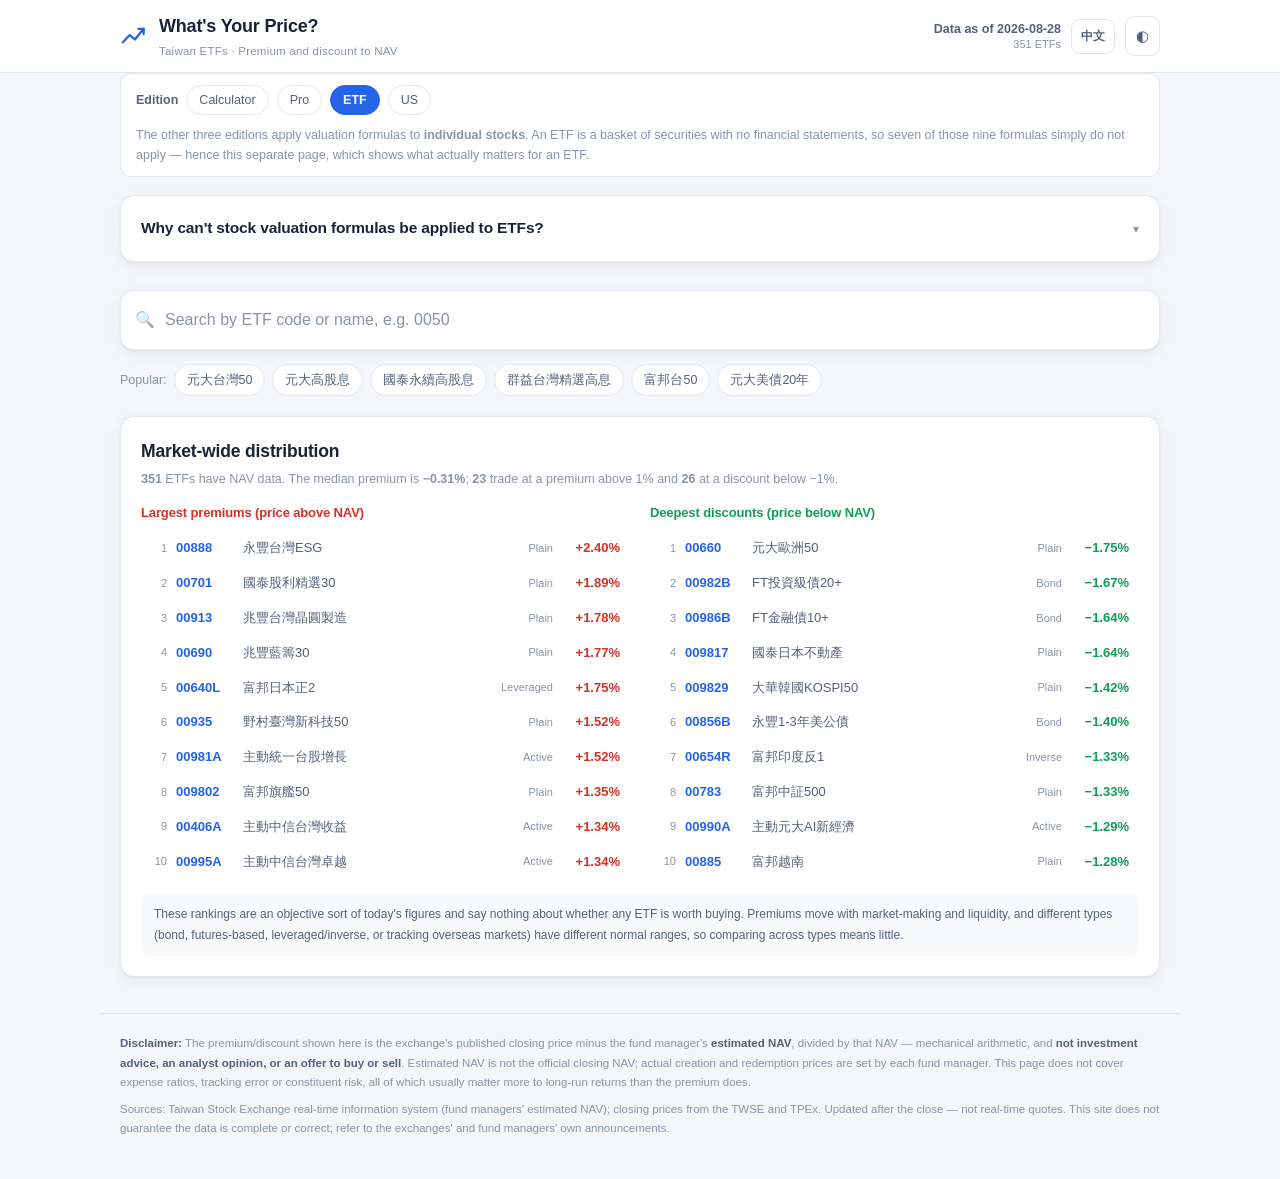
==== commit cbd9fa6e: "台股三頁與 ETF 頁完成中英雙語，四頁全部可切換 沿用美股頁那套機制：靜態文字中英兩份寫在 HTML 裡靠 CSS 切，程式產生的 文字（公式推導、不適用原因、彙總敘述）各頁自己維護 MSG 字典。" ====
--- a/etf.html
+++ b/etf.html
@@ -17,13 +17,13 @@
     <div class="brand">
       <span class="brand-mark" aria-hidden="true"><svg viewBox="0 0 28 28" fill="none" stroke="currentColor" stroke-width="2.4" stroke-linecap="round" stroke-linejoin="round"><polyline points="3,20 10,12.5 15.5,17 24.5,6"/><polyline points="19,6 24.5,6 24.5,11.5"/></svg></span>
       <div>
-        <h1>幾塊你要買？</h1>
-        <p class="brand-sub">ETF 折溢價 · 市價與淨值的差距</p>
+        <h1 data-en="What&#39;s Your Price?">幾塊你要買？</h1>
+        <p class="brand-sub" data-en="Taiwan ETFs · Premium and discount to NAV">ETF 折溢價 · 市價與淨值的差距</p>
       </div>
     </div>
     <div class="topbar-actions">
       <div class="datainfo">
-        <span id="dataDate" class="datainfo-date">載入中…</span>
+        <span id="dataDate" class="datainfo-date" data-en="Loading…">載入中…</span>
         <span id="dataCount" class="datainfo-count"></span>
       </div>
       <button id="langBtn" class="btn btn-icon btn-lang" title="Switch to English">EN</button>
@@ -36,19 +36,23 @@
 <main class="wrap">
 
   <nav class="editions">
-    <span class="editions-label">版本</span>
-    <a href="index.html">計算版</a>
-    <a href="pro.html">專業版</a>
+    <span class="editions-label" data-en="Edition">版本</span>
+    <a href="index.html" data-en="Calculator">計算版</a>
+    <a href="pro.html" data-en="Pro">專業版</a>
     <a href="etf.html" class="current">ETF</a>
-    <a href="us.html">美股</a>
-    <span class="editions-hint">另外三版（計算版、專業版、美股）都是<strong>個股</strong>的估價公式。ETF 是一籃子證券、沒有財報，
+    <a href="us.html" data-en="US">美股</a>
+    <span class="editions-hint i18n-zh">另外三版（計算版、專業版、美股）都是<strong>個股</strong>的估價公式。ETF 是一籃子證券、沒有財報，
       那九種公式有七種完全不適用，所以獨立成這一頁，看的是 ETF 真正該看的指標。</span>
+    <span class="editions-hint i18n-en">The other three editions apply valuation formulas to
+      <strong>individual stocks</strong>. An ETF is a basket of securities with no financial
+      statements, so seven of those nine formulas simply do not apply — hence this separate page,
+      which shows what actually matters for an ETF.</span>
   </nav>
 
   <!-- 為什麼 ETF 不用那些公式 -->
   <details class="card explain etf-why">
-    <summary><h3>為什麼 ETF 不能套用個股的估價公式？</h3></summary>
-    <div class="explain-body">
+    <summary><h3 data-en="Why can&#39;t stock valuation formulas be applied to ETFs?">為什麼 ETF 不能套用個股的估價公式？</h3></summary>
+    <div class="explain-body i18n-zh">
       <p>ETF 是一籃子證券，<strong>沒有財報</strong> —— 沒有每股盈餘、營收、淨利、
          股東權益報酬率，也沒有盈餘成長率。所以個股那九種公式：</p>
       <table class="rules-table etf-fit">
@@ -99,6 +103,67 @@
          以及成分股的集中度。這些資料交易所沒有提供，需要到各投信官網或
          投信投顧公會查詢。</p>
     </div>
+    <div class="explain-body i18n-en">
+      <p>An ETF is a basket of securities and has <strong>no financial statements</strong> — no
+         earnings per share, no revenue, no net income, no return on equity, no earnings growth.
+         So of the nine formulas used for individual stocks:</p>
+      <table class="rules-table etf-fit">
+        <tr><td>P/E (forward and trailing)</td><td class="no">✗ No quarterly filings</td></tr>
+        <tr><td>P/E (trailing)</td><td class="no">✗ The exchange's P/E data covers stocks only</td></tr>
+        <tr><td>PEG ratio</td><td class="no">✗ No earnings growth rate</td></tr>
+        <tr><td>Monthly revenue momentum</td><td class="no">✗ No revenue</td></tr>
+        <tr><td>Graham formula</td><td class="no">✗ Needs EPS</td></tr>
+        <tr><td>Return on equity</td><td class="no">✗ No return on equity</td></tr>
+        <tr><td>Price / sales</td><td class="no">✗ No revenue</td></tr>
+        <tr><td>Price / book</td><td class="partial">△ Computable, but it means something entirely different</td></tr>
+        <tr><td>Dividend method</td><td class="yes">✓ Works for income ETFs</td></tr>
+      </table>
+      <p><strong>That "△" on price-to-book is the important one.</strong> For an individual company,
+         P/B is a valuation measure: 1.2x and 5x say different things about how expensive it is. But
+         an ETF's net asset value simply <em>is</em> the market value of the basket it holds, so in
+         theory <strong>price should always equal NAV</strong>. A deviation is not "cheap" or
+         "expensive" — it is a <strong>premium or discount</strong>, a question of market-making,
+         liquidity and the creation/redemption mechanism. Reading it as a valuation signal misses
+         the point entirely.</p>
+      <h4>Premium / discount</h4>
+      <pre>premium = (market price − NAV) ÷ NAV × 100%</pre>
+      <p>A <strong>premium</strong> (positive) means you are paying more than the assets it actually
+         holds are worth; a <strong>discount</strong> (negative) means the opposite. Normally it sits
+         close to zero, pulled back by authorised participants through creation and redemption. A
+         persistent gap usually shows up where liquidity is thin, where the fund tracks an overseas
+         market in a different time zone, or when sentiment runs hot.</p>
+      <h4>Is a discount the same as cheap?</h4>
+      <p>Arithmetically, yes: a discount means you are buying the same basket for less than NAV, and
+         a premium the reverse. But before treating it as a signal, four things break that
+         intuition:</p>
+      <ol class="etf-caveats">
+        <li><strong>The magnitude is usually tiny.</strong> Most Taiwan-listed ETFs stay within
+            ±1%, pulled back by the creation/redemption mechanism. Against long-run returns, that
+            is rarely the variable that matters.</li>
+        <li><strong>For funds tracking overseas markets, a discount is often a time-zone
+            illusion.</strong> The NAV of a US, Japanese or overseas bond ETF reflects holdings as
+            of <strong>the previous overseas close</strong>, while the Taipei price already reflects
+            the latest overseas futures. When those markets fall hard, this kind of ETF drops first
+            while NAV is still stuck at yesterday — the screen shows a "discount" that is really
+            just a stale NAV, not a markdown. <strong>Bond and cross-border ETFs especially.</strong></li>
+        <li><strong>A discount can be a symptom of poor liquidity.</strong> Thinly traded ETFs have
+            wide bid-ask spreads, and the discount you save may not cover the round-trip spread.</li>
+        <li><strong>Expense ratios usually matter more.</strong> Management and custody fees are
+            deducted year after year; half a percentage point of annual fees compounded over ten
+            years dwarfs a one-time 1% premium.</li>
+      </ol>
+      <p>In other words, the premium is closer to <strong>a way of timing your entry into one
+         particular ETF</strong> — if you are buying it anyway, buying near NAV beats buying at a 2%
+         premium — than <strong>a way of comparing different ETFs</strong>. Comparing across types
+         (bond vs plain-vanilla vs leveraged) is less meaningful still.</p>
+
+      <h4>What else to look at</h4>
+      <p>Not covered on this page but equally important: the <strong>expense ratio</strong>
+         (management plus custody fees — the single biggest variable in long-run returns),
+         <strong>tracking error</strong>, <strong>size and liquidity</strong>, and how concentrated
+         the holdings are. The exchange does not publish these; check each fund manager's site or
+         the SITCA.</p>
+    </div>
   </details>
 
   <!-- 搜尋 -->
@@ -106,12 +171,14 @@
     <div class="search-box">
       <span class="search-ico">🔍</span>
       <input id="q" type="search" autocomplete="off" spellcheck="false"
-             placeholder="輸入 ETF 代號或名稱，例如 0050 或 高股息" aria-label="搜尋 ETF">
-      <button id="clearBtn" class="search-clear" hidden aria-label="清除">✕</button>
+             placeholder="輸入 ETF 代號或名稱，例如 0050 或 高股息" aria-label="搜尋 ETF"
+             data-ph-en="Search by ETF code or name, e.g. 0050"
+             data-aria-en="Search ETFs">
+      <button id="clearBtn" class="search-clear" hidden aria-label="清除" data-aria-en="Clear">✕</button>
     </div>
     <ul id="suggest" class="suggest" hidden></ul>
     <div class="quickpicks">
-      <span class="quickpicks-label">熱門：</span>
+      <span class="quickpicks-label" data-en="Popular:">熱門：</span>
       <button class="chip" data-code="0050">元大台灣50</button>
       <button class="chip" data-code="0056">元大高股息</button>
       <button class="chip" data-code="00878">國泰永續高股息</button>
@@ -121,7 +188,7 @@
     </div>
   </section>
 
-  <div id="loading" class="state-msg">正在載入 ETF 資料…</div>
+  <div id="loading" class="state-msg" data-en="Loading ETF data…">正在載入 ETF 資料…</div>
   <div id="errorBox" class="state-msg state-error" hidden></div>
 
   <!-- 個別 ETF -->
@@ -136,16 +203,16 @@
 
       <div class="etf-prem">
         <div class="etf-prem-main">
-          <span class="label">折溢價率</span>
+          <span class="label" data-en="Premium / discount">折溢價率</span>
           <strong id="ePrem">—</strong>
           <span id="ePremWord" class="etf-prem-word">—</span>
         </div>
         <div class="etf-prem-calc">
-          <div><span>市價</span><b id="ePrice">—</b></div>
+          <div><span data-en="Market price">市價</span><b id="ePrice">—</b></div>
           <div class="op">−</div>
-          <div><span>預估淨值</span><b id="eNav">—</b></div>
+          <div><span data-en="Estimated NAV">預估淨值</span><b id="eNav">—</b></div>
           <div class="op">÷</div>
-          <div><span>淨值</span><b id="eNav2">—</b></div>
+          <div><span data-en="NAV">淨值</span><b id="eNav2">—</b></div>
         </div>
       </div>
 
@@ -156,39 +223,56 @@
   <!-- 全市場分佈 -->
   <section id="board" hidden>
     <div class="card">
-      <h3>全市場折溢價分佈</h3>
-      <p class="rules-sub">共 <b id="bCount">—</b> 檔有淨值資料。折溢價率中位數
-        <b id="bMedian">—</b>，其中溢價超過 1% 有 <b id="bOver">—</b> 檔、
-        折價超過 1% 有 <b id="bUnder">—</b> 檔。</p>
+      <h3 data-en="Market-wide distribution">全市場折溢價分佈</h3>
+      <p id="boardSub" class="rules-sub">—</p>
       <div class="board-grid">
         <div>
-          <h4 class="board-title rich">溢價最高（市價高於淨值）</h4>
+          <h4 class="board-title rich" data-en="Largest premiums (price above NAV)">溢價最高（市價高於淨值）</h4>
           <ol id="topPrem" class="board-list"></ol>
         </div>
         <div>
-          <h4 class="board-title cheap">折價最深（市價低於淨值）</h4>
+          <h4 class="board-title cheap" data-en="Deepest discounts (price below NAV)">折價最深（市價低於淨值）</h4>
           <ol id="topDisc" class="board-list"></ol>
         </div>
       </div>
-      <p class="rules-note">排行僅為當日數值的客觀排序，不代表任何一檔值得或不值得買進。
+      <p class="rules-note i18n-zh">排行僅為當日數值的客觀排序，不代表任何一檔值得或不值得買進。
         折溢價會隨造市與流動性變動，且不同類型（債券、期貨、槓桿反向、連結海外市場者）
         的正常區間本來就不同，跨類型比較意義有限。</p>
+      <p class="rules-note i18n-en">These rankings are an objective sort of today's figures and say
+        nothing about whether any ETF is worth buying. Premiums move with market-making and
+        liquidity, and different types (bond, futures-based, leveraged/inverse, or tracking overseas
+        markets) have different normal ranges, so comparing across types means little.</p>
     </div>
   </section>
 
 </main>
 
 <footer class="foot wrap">
-  <p class="disclaimer">
+  <p class="disclaimer i18n-zh">
     <strong>免責聲明：</strong>本頁顯示的折溢價率，是把交易所公開的收盤價與各投信公布的
     <strong>預估淨值</strong>相減後除以淨值所得，屬於機械式的算術結果，
     <strong>不構成投資建議、分析意見或買賣要約</strong>。
     預估淨值非官方收盤淨值，實際申購贖回價格以各投信公告為準。
     本頁未涵蓋內扣費用、追蹤誤差與成分股風險，這些因素對長期報酬的影響往往大於折溢價。
   </p>
-  <p class="foot-src">
+  <p class="disclaimer i18n-en">
+    <strong>Disclaimer:</strong> The premium/discount shown here is the exchange's published
+    closing price minus the fund manager's <strong>estimated NAV</strong>, divided by that NAV —
+    mechanical arithmetic, and <strong>not investment advice, an analyst opinion, or an offer to
+    buy or sell</strong>. Estimated NAV is not the official closing NAV; actual creation and
+    redemption prices are set by each fund manager. This page does not cover expense ratios,
+    tracking error or constituent risk, all of which usually matter more to long-run returns than
+    the premium does.
+  </p>
+  <p class="foot-src i18n-zh">
     資料來源：臺灣證券交易所即時資訊系統（各投信預估淨值）、證交所與櫃買中心收盤行情。
     盤後更新，非即時報價。本站不保證資料完整與正確，請以各交易所與投信公告為準。
+  </p>
+  <p class="foot-src i18n-en">
+    Sources: Taiwan Stock Exchange real-time information system (fund managers' estimated NAV);
+    closing prices from the TWSE and TPEx. Updated after the close — not real-time quotes. This
+    site does not guarantee the data is complete or correct; refer to the exchanges' and fund
+    managers' own announcements.
   </p>
 </footer>
 
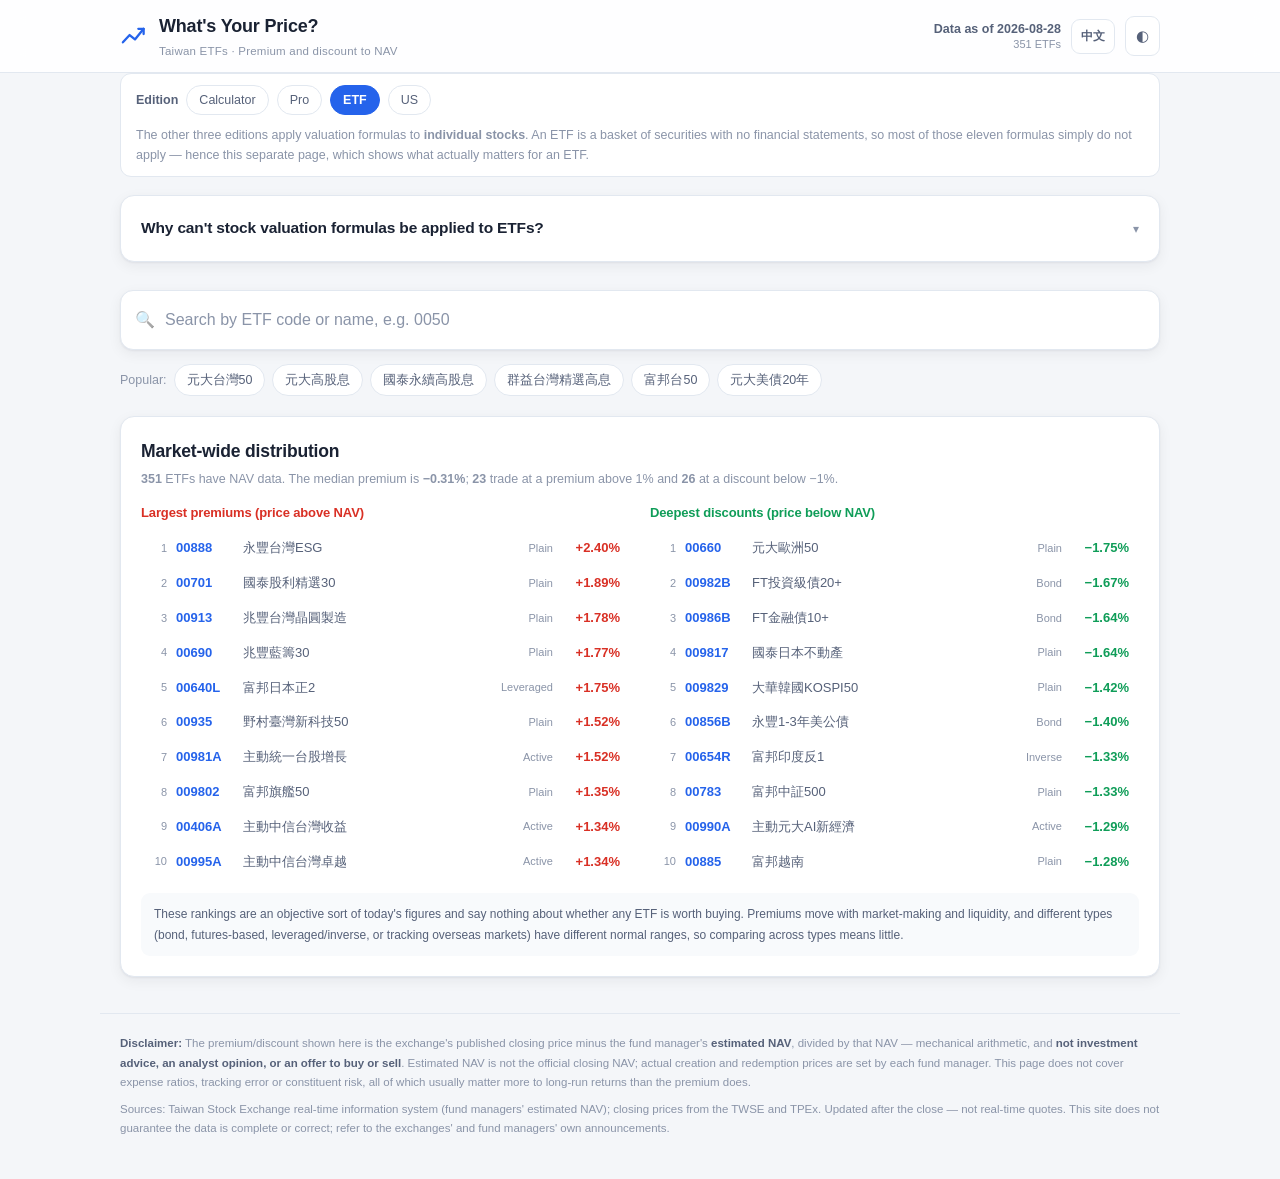
==== commit 159057d6: "台股加上 P/OCF 與葛拉漢數字，並修好勾選卡片看不到彙總變動的問題 勾選的 bug：數字其實一直有重算（實測計算版與專業版都正確），問題是彙總卡 在頁面上方，公式卡從它下方一千多 px 才開始、再" ====
--- a/etf.html
+++ b/etf.html
@@ -42,10 +42,10 @@
     <a href="etf.html" class="current">ETF</a>
     <a href="us.html" data-en="US">美股</a>
     <span class="editions-hint i18n-zh">另外三版（計算版、專業版、美股）都是<strong>個股</strong>的估價公式。ETF 是一籃子證券、沒有財報，
-      那九種公式有七種完全不適用，所以獨立成這一頁，看的是 ETF 真正該看的指標。</span>
+      個股那十一種公式大多完全不適用，所以獨立成這一頁，看的是 ETF 真正該看的指標。</span>
     <span class="editions-hint i18n-en">The other three editions apply valuation formulas to
       <strong>individual stocks</strong>. An ETF is a basket of securities with no financial
-      statements, so seven of those nine formulas simply do not apply — hence this separate page,
+      statements, so most of those eleven formulas simply do not apply — hence this separate page,
       which shows what actually matters for an ETF.</span>
   </nav>
 
@@ -54,7 +54,7 @@
     <summary><h3 data-en="Why can&#39;t stock valuation formulas be applied to ETFs?">為什麼 ETF 不能套用個股的估價公式？</h3></summary>
     <div class="explain-body i18n-zh">
       <p>ETF 是一籃子證券，<strong>沒有財報</strong> —— 沒有每股盈餘、營收、淨利、
-         股東權益報酬率，也沒有盈餘成長率。所以個股那九種公式：</p>
+         股東權益報酬率，也沒有盈餘成長率。所以個股那些公式：</p>
       <table class="rules-table etf-fit">
         <tr><td>本益比法（年化 EPS）</td><td class="no">✗ 沒有季報</td></tr>
         <tr><td>本益比法（近四季）</td><td class="no">✗ 交易所的本益比資料只涵蓋個股</td></tr>
@@ -106,7 +106,7 @@
     <div class="explain-body i18n-en">
       <p>An ETF is a basket of securities and has <strong>no financial statements</strong> — no
          earnings per share, no revenue, no net income, no return on equity, no earnings growth.
-         So of the nine formulas used for individual stocks:</p>
+         So of the formulas used for individual stocks:</p>
       <table class="rules-table etf-fit">
         <tr><td>P/E (forward and trailing)</td><td class="no">✗ No quarterly filings</td></tr>
         <tr><td>P/E (trailing)</td><td class="no">✗ The exchange's P/E data covers stocks only</td></tr>
--- a/assets/style.css
+++ b/assets/style.css
@@ -560,3 +560,45 @@
 html[data-lang="zh"] .i18n-zh { display: revert !important; }
 html[data-lang="en"] .i18n-zh { display: none !important; }
 html[data-lang="en"] .i18n-en { display: revert !important; }
+
+
+/* ── 迷你彙總列 ─────────────────────────────────────────────
+   彙總卡在頁面上方，九張公式卡從它下方 1,100px 才開始、再往下延伸 1,200px，
+   所以使用者捲到卡片去勾選時，彙總早就滾出畫面 —— 數字有重算，只是看不到，
+   看起來就像「勾了沒反應」。這條列在彙總卡捲出畫面後貼在頂列下方補上回饋。 */
+.minibar {
+  position: sticky; top: 57px; z-index: 40;
+  margin: 0 0 14px; border-radius: 11px;
+  background: color-mix(in srgb, var(--surface) 92%, transparent);
+  backdrop-filter: saturate(180%) blur(12px);
+  border: 1px solid var(--border); box-shadow: var(--shadow);
+  display: flex; align-items: center; gap: 14px; flex-wrap: wrap;
+  padding: 9px 15px; font-size: 12.5px;
+  /* 預設不占空間，由 JS 依彙總卡是否可見決定 */
+  opacity: 0; transform: translateY(-6px); pointer-events: none;
+  transition: opacity .18s ease, transform .18s ease;
+}
+.minibar.show { opacity: 1; transform: none; pointer-events: auto; }
+.minibar-label { color: var(--text-dim); font-weight: 600; flex-shrink: 0; }
+.minibar-cells { display: flex; gap: 12px; flex-wrap: wrap; }
+.minibar-cell { display: flex; align-items: baseline; gap: 5px; }
+.minibar-cell i { font-style: normal; color: var(--text-dim); font-size: 11px; }
+.minibar-cell b { font-weight: 700; font-variant-numeric: tabular-nums; }
+.minibar-cell.lo b  { color: var(--num-lo); }
+.minibar-cell.mid b { color: var(--num-mid); }
+.minibar-cell.hi b  { color: var(--num-hi); }
+.minibar-count { margin-left: auto; color: var(--text-dim); }
+/* 數字變動時閃一下，讓「勾選有生效」看得見 */
+@keyframes minibar-flash {
+  0% { background: var(--accent-sf); }
+  100% { background: transparent; }
+}
+.minibar.bump { animation: minibar-flash .5s ease; }
+@media (prefers-reduced-motion: reduce) {
+  .minibar { transition: none; }
+  .minibar.bump { animation: none; }
+}
+@media (max-width: 640px) {
+  .minibar { top: 53px; font-size: 12px; padding: 8px 12px; gap: 10px; }
+  .minibar-count { margin-left: 0; width: 100%; }
+}
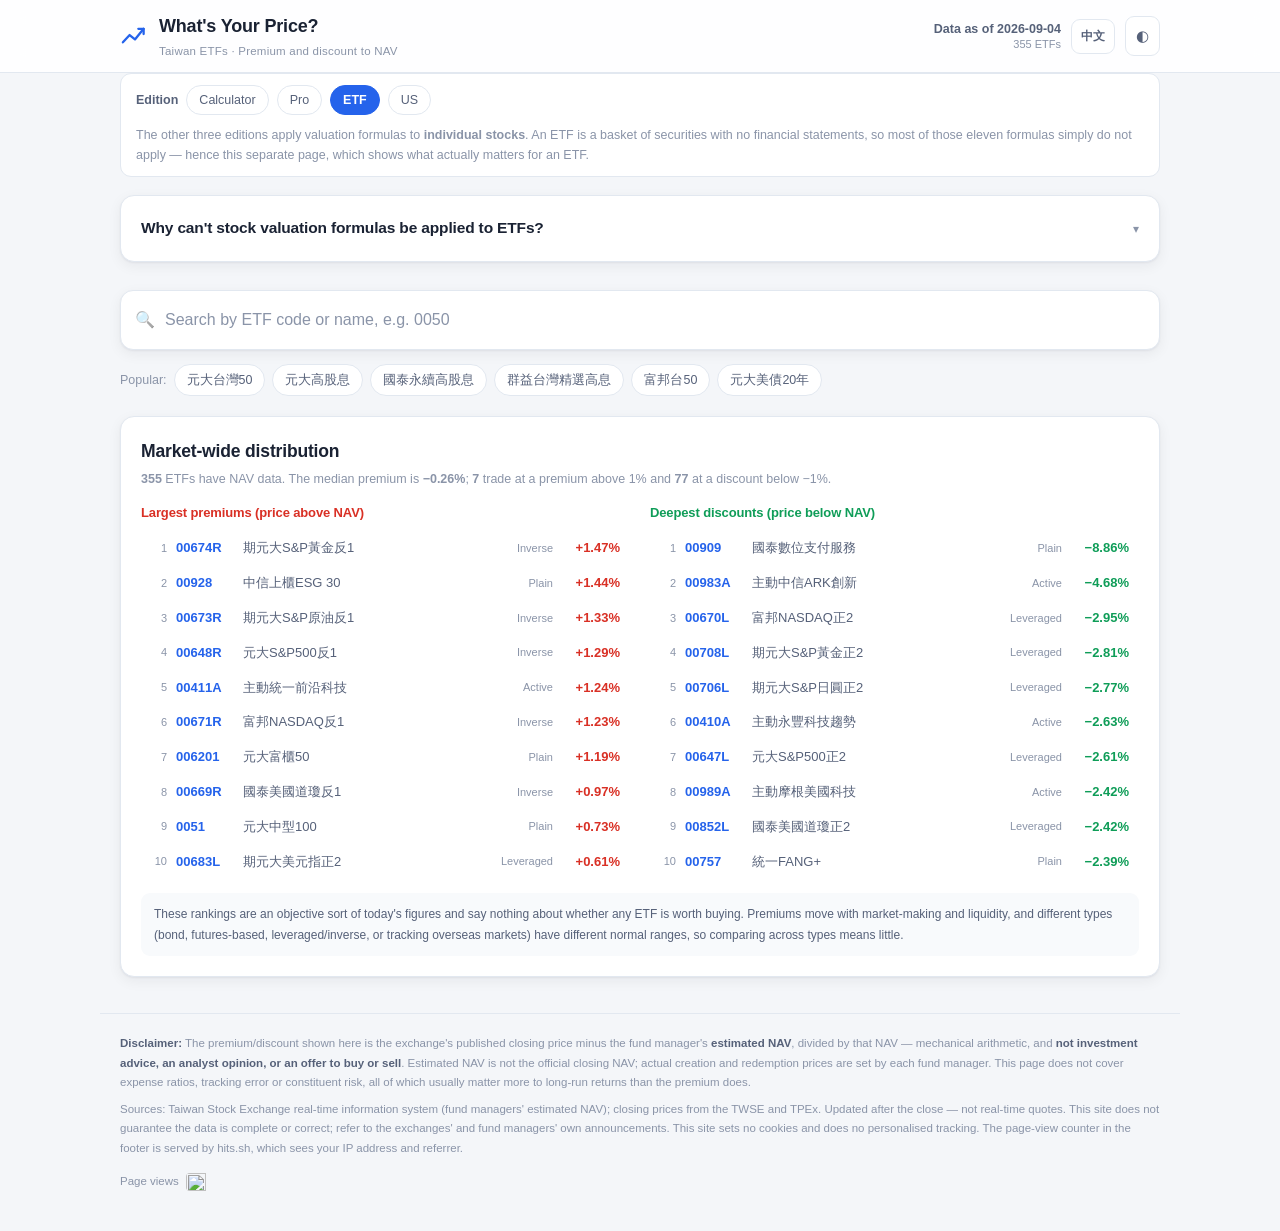
==== commit 855009f9: "repo 更名為 stock，並在頁尾加上瀏覽人次 網址由 luckylongan.github.io/stock-fair-value/ 縮短為 .../stock/。 注意：GitHub 只轉址 " ====
--- a/etf.html
+++ b/etf.html
@@ -267,12 +267,19 @@
   <p class="foot-src i18n-zh">
     資料來源：臺灣證券交易所即時資訊系統（各投信預估淨值）、證交所與櫃買中心收盤行情。
     盤後更新，非即時報價。本站不保證資料完整與正確，請以各交易所與投信公告為準。
+    本站不使用 Cookie、不做個人化追蹤；頁尾的瀏覽人次由 hits.sh 計數，該服務會看到你的 IP 與來源網址。
   </p>
   <p class="foot-src i18n-en">
     Sources: Taiwan Stock Exchange real-time information system (fund managers' estimated NAV);
     closing prices from the TWSE and TPEx. Updated after the close — not real-time quotes. This
     site does not guarantee the data is complete or correct; refer to the exchanges' and fund
     managers' own announcements.
+    This site sets no cookies and does no personalised tracking. The page-view counter in the footer is served by hits.sh, which sees your IP address and referrer.
+  </p>
+  <p class="hitbox">
+    <span class="hitlabel" data-en="Page views">瀏覽人次</span>
+    <img class="hitcount" src="https://hits.sh/luckylongan.github.io/stock.svg?label=&amp;color=2563eb&amp;labelColor=2563eb&amp;style=flat"
+         alt="" aria-hidden="true" decoding="async" width="48" height="20">
   </p>
 </footer>
 
--- a/assets/style.css
+++ b/assets/style.css
@@ -602,3 +602,47 @@
   .minibar { top: 53px; font-size: 12px; padding: 8px 12px; gap: 10px; }
   .minibar-count { margin-left: 0; width: 100%; }
 }
+
+
+/* ── 獲利品質（毛利率／營業利益率）─────────────────────────
+   刻意和上面的估價卡分開呈現：這不是估價指標，不進彙總統計。
+   它回答的是另一個問題 —— 各公式分母的那個「盈餘」品質如何。 */
+.margins {
+  margin-top: 14px; border: 1px solid var(--border); border-radius: 11px;
+  background: var(--surface-2); padding: 12px 15px 14px;
+}
+.margins-head {
+  display: flex; align-items: baseline; gap: 8px; flex-wrap: wrap; margin-bottom: 10px;
+}
+.margins-head h4 { margin: 0; font-size: 13px; }
+.margins-head .margins-sub { font-size: 11.5px; color: var(--text-dim); }
+.margins-table { width: 100%; border-collapse: collapse; font-size: 12.5px; }
+.margins-table th, .margins-table td {
+  padding: 5px 8px; text-align: right; font-variant-numeric: tabular-nums;
+}
+.margins-table th:first-child, .margins-table td:first-child {
+  text-align: left; color: var(--text-mid); font-weight: 600; white-space: nowrap;
+}
+.margins-table thead th {
+  font-size: 11px; color: var(--text-dim); font-weight: 600;
+  border-bottom: 1px solid var(--border);
+}
+.margins-table tbody td { font-weight: 650; }
+.margins-table .now { color: var(--accent); }
+.margins-note { margin: 10px 0 0; font-size: 11.5px; color: var(--text-dim); line-height: 1.65; }
+.margins-note b { color: var(--text-mid); }
+@media (max-width: 640px) {
+  .margins-table { font-size: 12px; }
+  .margins-table th, .margins-table td { padding: 4px 5px; }
+}
+
+
+/* ── 瀏覽人次 ───────────────────────────────────────────────
+   徽章自帶背景色，所以標籤與數值都用中間調（slate / accent），
+   深淺兩種主題下都讀得到，不必為了換色而載入第二張圖 ——
+   那會讓每次瀏覽被記成兩次。 */
+.hitbox {
+  margin: 14px 0 0; display: flex; align-items: center; gap: 7px;
+  font-size: 11.5px; color: var(--text-dim);
+}
+.hitbox .hitcount { display: block; height: 18px; width: auto; border-radius: 4px; }
